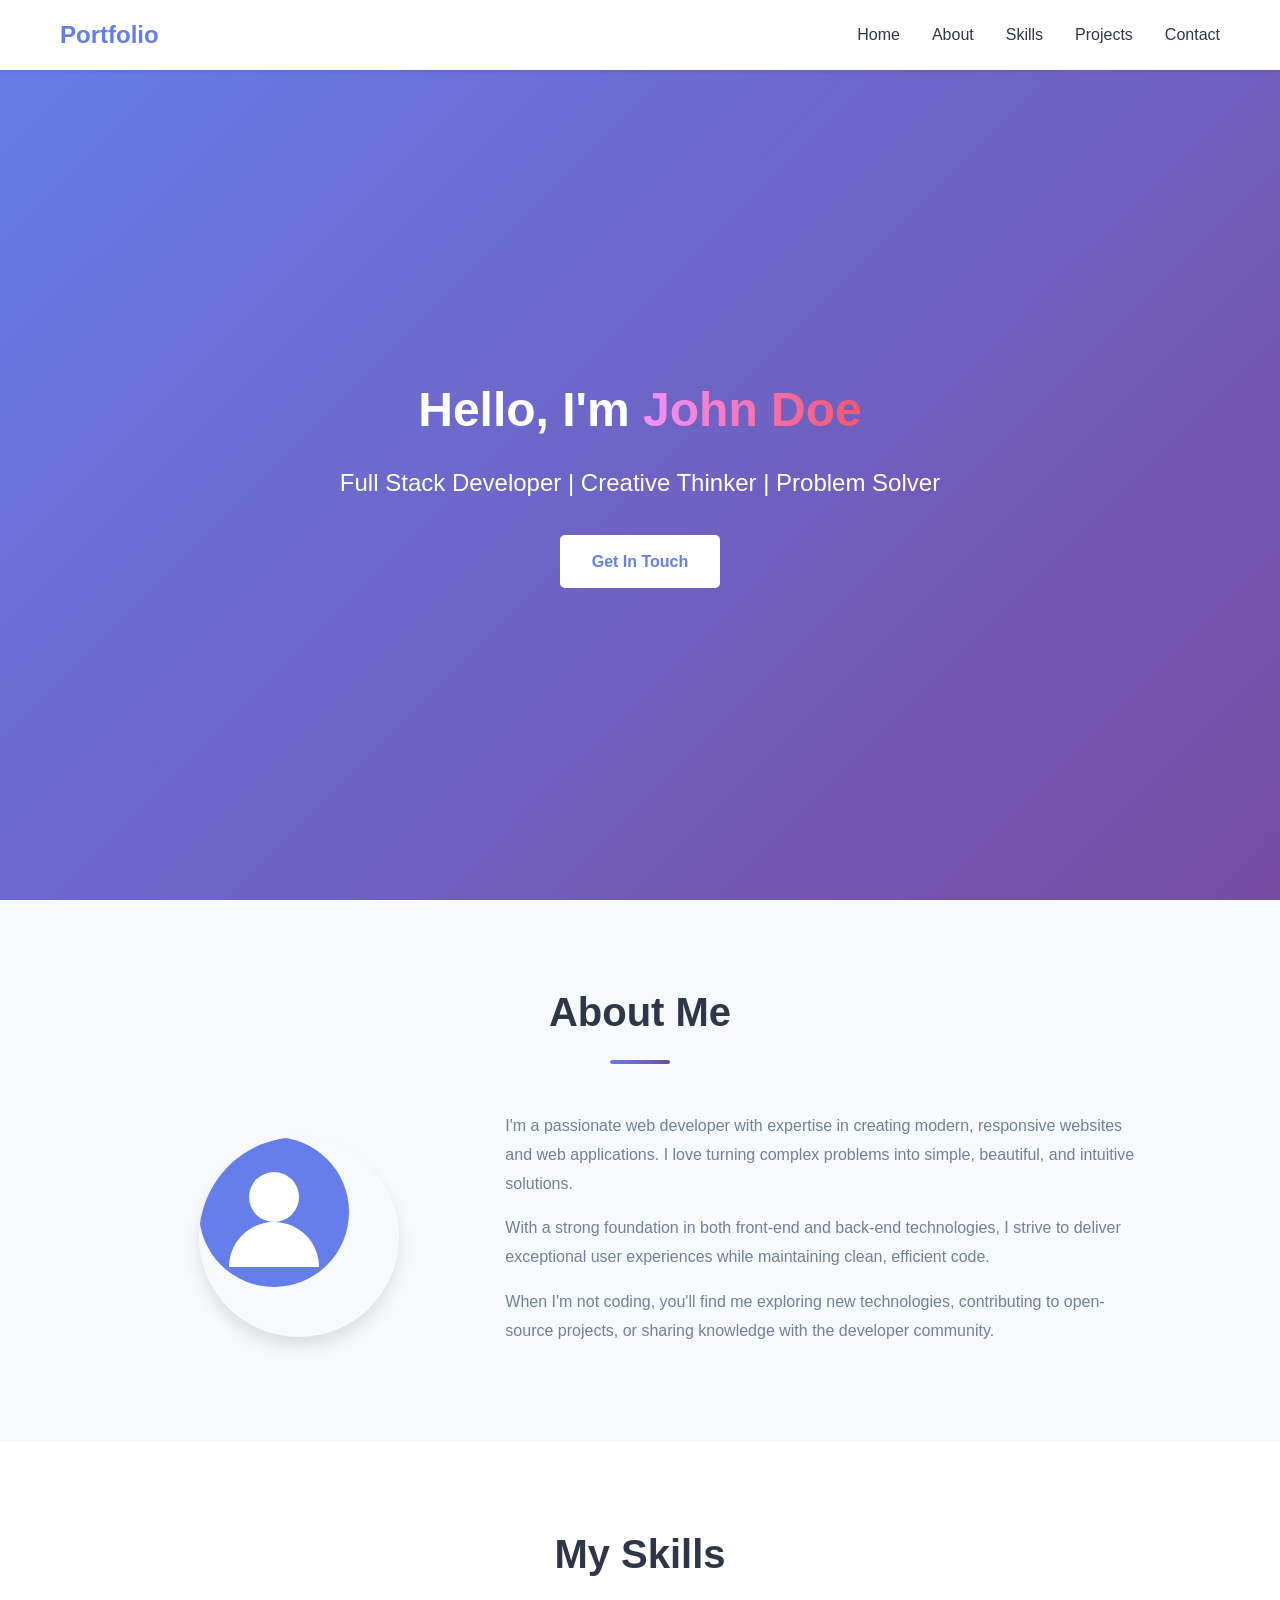
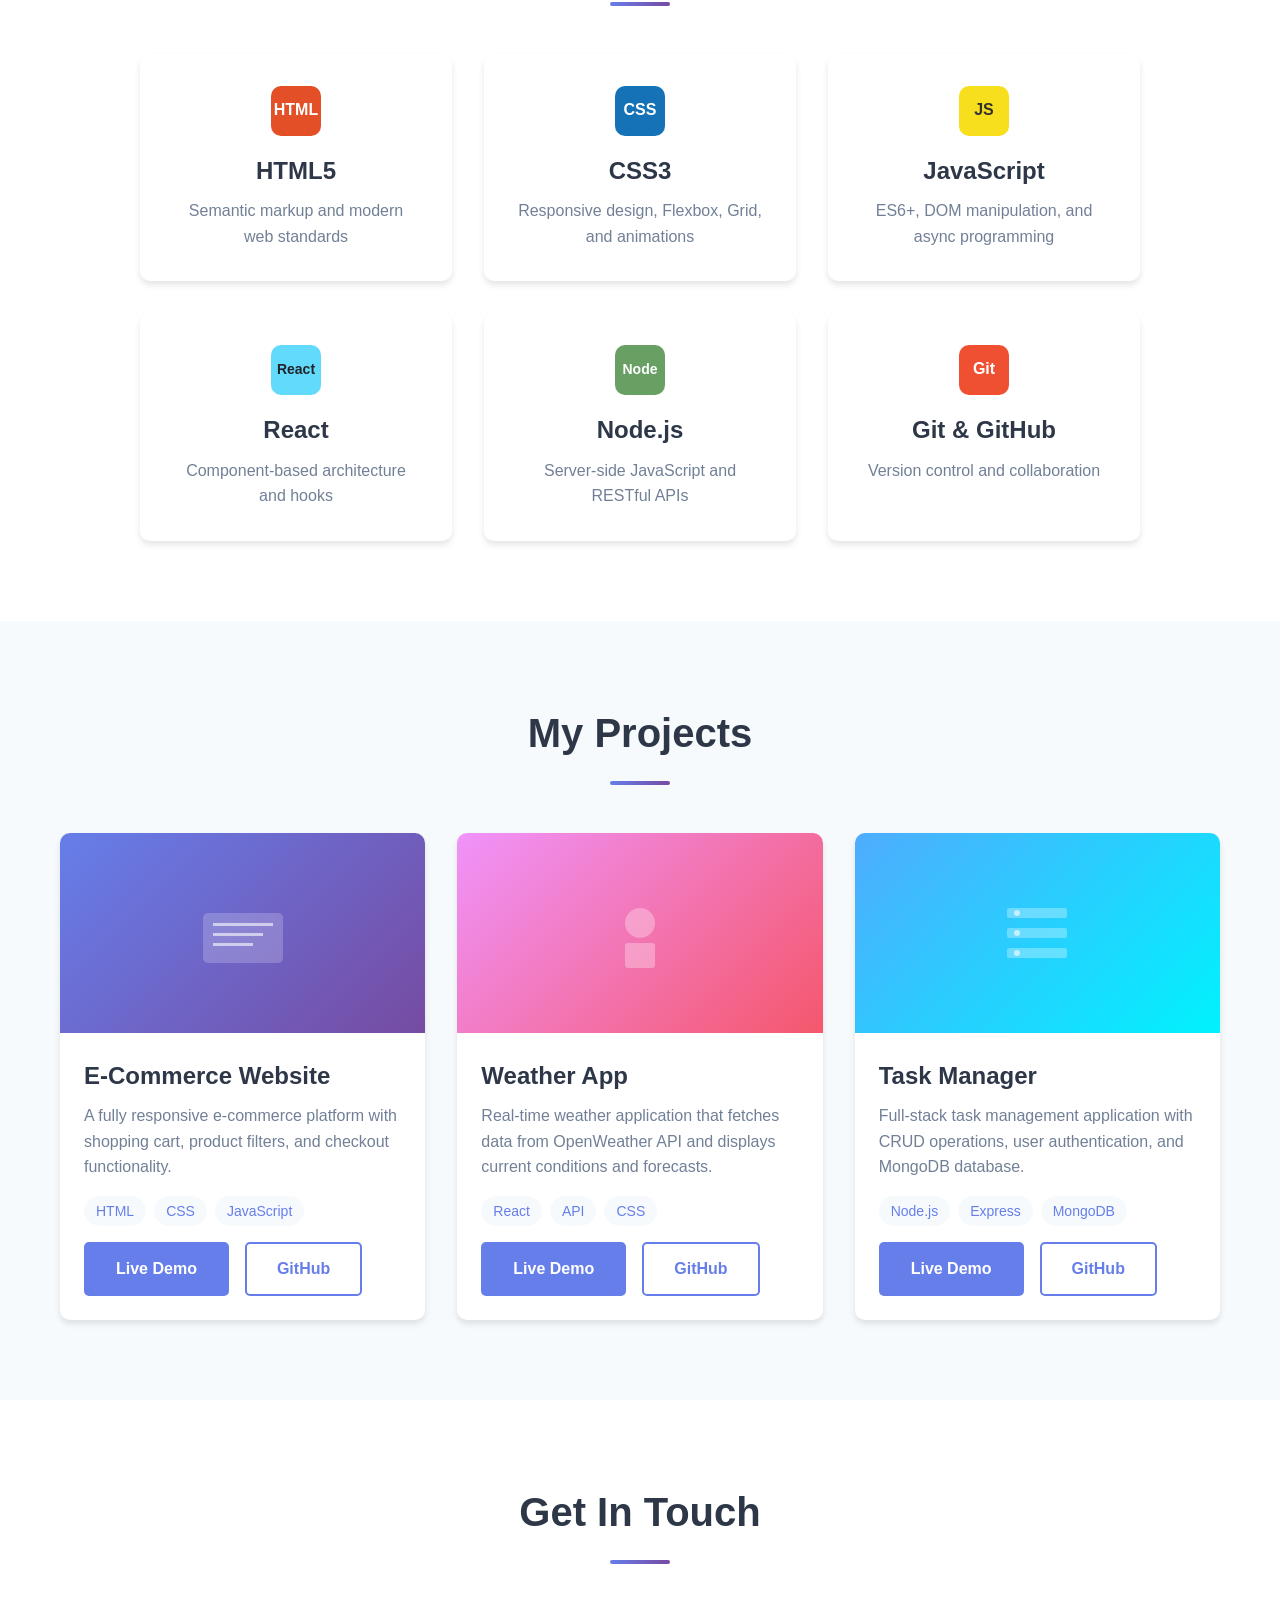
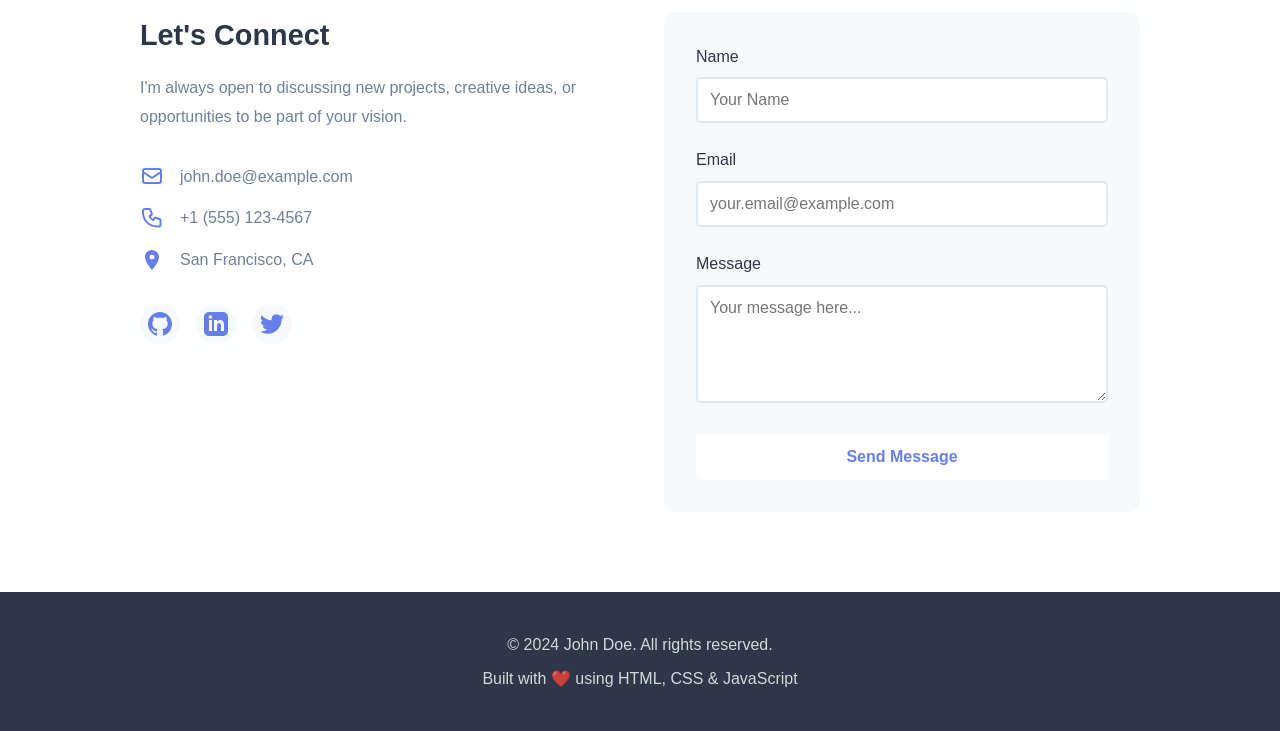
==== portfolio-website/index.html @ 2faa4161 "Add complete personal portfolio website with HTML, CSS, and JavaScript Co-authored-by: tise-genene <" ====
<!DOCTYPE html>
<html lang="en">
<head>
    <meta charset="UTF-8">
    <meta name="viewport" content="width=device-width, initial-scale=1.0">
    <meta name="description" content="Personal Portfolio Website - Showcasing my skills, projects, and experience">
    <title>My Portfolio</title>
    <link rel="stylesheet" href="styles.css">
</head>
<body>
    <!-- Header & Navigation -->
    <header>
        <nav class="navbar">
            <div class="nav-container">
                <a href="#home" class="logo">Portfolio</a>
                <button class="menu-toggle" id="menuToggle" aria-label="Toggle navigation menu">
                    <span></span>
                    <span></span>
                    <span></span>
                </button>
                <ul class="nav-menu" id="navMenu">
                    <li><a href="#home" class="nav-link">Home</a></li>
                    <li><a href="#about" class="nav-link">About</a></li>
                    <li><a href="#skills" class="nav-link">Skills</a></li>
                    <li><a href="#projects" class="nav-link">Projects</a></li>
                    <li><a href="#contact" class="nav-link">Contact</a></li>
                </ul>
            </div>
        </nav>
    </header>

    <!-- Home Section -->
    <section id="home" class="hero">
        <div class="hero-content">
            <h1 class="hero-title">Hello, I'm <span class="highlight">John Doe</span></h1>
            <p class="hero-subtitle">Full Stack Developer | Creative Thinker | Problem Solver</p>
            <a href="#contact" class="btn btn-primary">Get In Touch</a>
        </div>
    </section>

    <!-- About Section -->
    <section id="about" class="about">
        <div class="container">
            <h2 class="section-title">About Me</h2>
            <div class="about-content">
                <div class="about-image">
                    <div class="profile-placeholder">
                        <svg width="150" height="150" viewBox="0 0 150 150" fill="none" xmlns="http://www.w3.org/2000/svg">
                            <circle cx="75" cy="75" r="75" fill="#667eea"/>
                            <circle cx="75" cy="60" r="25" fill="white"/>
                            <path d="M30 130c0-24.853 20.147-45 45-45s45 20.147 45 45" fill="white"/>
                        </svg>
                    </div>
                </div>
                <div class="about-text">
                    <p>I'm a passionate web developer with expertise in creating modern, responsive websites and web applications. I love turning complex problems into simple, beautiful, and intuitive solutions.</p>
                    <p>With a strong foundation in both front-end and back-end technologies, I strive to deliver exceptional user experiences while maintaining clean, efficient code.</p>
                    <p>When I'm not coding, you'll find me exploring new technologies, contributing to open-source projects, or sharing knowledge with the developer community.</p>
                </div>
            </div>
        </div>
    </section>

    <!-- Skills Section -->
    <section id="skills" class="skills">
        <div class="container">
            <h2 class="section-title">My Skills</h2>
            <div class="skills-grid">
                <div class="skill-card">
                    <div class="skill-icon">
                        <svg width="50" height="50" viewBox="0 0 50 50" fill="none" xmlns="http://www.w3.org/2000/svg">
                            <rect width="50" height="50" rx="10" fill="#E34F26"/>
                            <text x="50%" y="50%" dominant-baseline="middle" text-anchor="middle" fill="white" font-size="16" font-weight="bold">HTML</text>
                        </svg>
                    </div>
                    <h3>HTML5</h3>
                    <p>Semantic markup and modern web standards</p>
                </div>
                <div class="skill-card">
                    <div class="skill-icon">
                        <svg width="50" height="50" viewBox="0 0 50 50" fill="none" xmlns="http://www.w3.org/2000/svg">
                            <rect width="50" height="50" rx="10" fill="#1572B6"/>
                            <text x="50%" y="50%" dominant-baseline="middle" text-anchor="middle" fill="white" font-size="16" font-weight="bold">CSS</text>
                        </svg>
                    </div>
                    <h3>CSS3</h3>
                    <p>Responsive design, Flexbox, Grid, and animations</p>
                </div>
                <div class="skill-card">
                    <div class="skill-icon">
                        <svg width="50" height="50" viewBox="0 0 50 50" fill="none" xmlns="http://www.w3.org/2000/svg">
                            <rect width="50" height="50" rx="10" fill="#F7DF1E"/>
                            <text x="50%" y="50%" dominant-baseline="middle" text-anchor="middle" fill="#323330" font-size="16" font-weight="bold">JS</text>
                        </svg>
                    </div>
                    <h3>JavaScript</h3>
                    <p>ES6+, DOM manipulation, and async programming</p>
                </div>
                <div class="skill-card">
                    <div class="skill-icon">
                        <svg width="50" height="50" viewBox="0 0 50 50" fill="none" xmlns="http://www.w3.org/2000/svg">
                            <rect width="50" height="50" rx="10" fill="#61DAFB"/>
                            <text x="50%" y="50%" dominant-baseline="middle" text-anchor="middle" fill="#20232a" font-size="14" font-weight="bold">React</text>
                        </svg>
                    </div>
                    <h3>React</h3>
                    <p>Component-based architecture and hooks</p>
                </div>
                <div class="skill-card">
                    <div class="skill-icon">
                        <svg width="50" height="50" viewBox="0 0 50 50" fill="none" xmlns="http://www.w3.org/2000/svg">
                            <rect width="50" height="50" rx="10" fill="#68A063"/>
                            <text x="50%" y="50%" dominant-baseline="middle" text-anchor="middle" fill="white" font-size="14" font-weight="bold">Node</text>
                        </svg>
                    </div>
                    <h3>Node.js</h3>
                    <p>Server-side JavaScript and RESTful APIs</p>
                </div>
                <div class="skill-card">
                    <div class="skill-icon">
                        <svg width="50" height="50" viewBox="0 0 50 50" fill="none" xmlns="http://www.w3.org/2000/svg">
                            <rect width="50" height="50" rx="10" fill="#F05032"/>
                            <text x="50%" y="50%" dominant-baseline="middle" text-anchor="middle" fill="white" font-size="16" font-weight="bold">Git</text>
                        </svg>
                    </div>
                    <h3>Git & GitHub</h3>
                    <p>Version control and collaboration</p>
                </div>
            </div>
        </div>
    </section>

    <!-- Projects Section -->
    <section id="projects" class="projects">
        <div class="container">
            <h2 class="section-title">My Projects</h2>
            <div class="projects-grid">
                <div class="project-card">
                    <div class="project-image">
                        <div class="project-placeholder" style="background: linear-gradient(135deg, #667eea 0%, #764ba2 100%);">
                            <svg width="100" height="100" viewBox="0 0 100 100" fill="none" xmlns="http://www.w3.org/2000/svg">
                                <rect x="10" y="30" width="80" height="50" rx="5" fill="white" opacity="0.2"/>
                                <rect x="20" y="40" width="60" height="3" fill="white" opacity="0.6"/>
                                <rect x="20" y="50" width="50" height="3" fill="white" opacity="0.6"/>
                                <rect x="20" y="60" width="40" height="3" fill="white" opacity="0.6"/>
                            </svg>
                        </div>
                    </div>
                    <div class="project-content">
                        <h3>E-Commerce Website</h3>
                        <p>A fully responsive e-commerce platform with shopping cart, product filters, and checkout functionality.</p>
                        <div class="project-tags">
                            <span class="tag">HTML</span>
                            <span class="tag">CSS</span>
                            <span class="tag">JavaScript</span>
                        </div>
                        <div class="project-links">
                            <a href="#" class="btn btn-secondary">Live Demo</a>
                            <a href="#" class="btn btn-outline">GitHub</a>
                        </div>
                    </div>
                </div>
                <div class="project-card">
                    <div class="project-image">
                        <div class="project-placeholder" style="background: linear-gradient(135deg, #f093fb 0%, #f5576c 100%);">
                            <svg width="100" height="100" viewBox="0 0 100 100" fill="none" xmlns="http://www.w3.org/2000/svg">
                                <circle cx="50" cy="40" r="15" fill="white" opacity="0.3"/>
                                <rect x="35" y="60" width="30" height="25" rx="3" fill="white" opacity="0.3"/>
                            </svg>
                        </div>
                    </div>
                    <div class="project-content">
                        <h3>Weather App</h3>
                        <p>Real-time weather application that fetches data from OpenWeather API and displays current conditions and forecasts.</p>
                        <div class="project-tags">
                            <span class="tag">React</span>
                            <span class="tag">API</span>
                            <span class="tag">CSS</span>
                        </div>
                        <div class="project-links">
                            <a href="#" class="btn btn-secondary">Live Demo</a>
                            <a href="#" class="btn btn-outline">GitHub</a>
                        </div>
                    </div>
                </div>
                <div class="project-card">
                    <div class="project-image">
                        <div class="project-placeholder" style="background: linear-gradient(135deg, #4facfe 0%, #00f2fe 100%);">
                            <svg width="100" height="100" viewBox="0 0 100 100" fill="none" xmlns="http://www.w3.org/2000/svg">
                                <rect x="20" y="25" width="60" height="10" rx="2" fill="white" opacity="0.3"/>
                                <rect x="20" y="45" width="60" height="10" rx="2" fill="white" opacity="0.3"/>
                                <rect x="20" y="65" width="60" height="10" rx="2" fill="white" opacity="0.3"/>
                                <circle cx="30" cy="30" r="3" fill="white" opacity="0.6"/>
                                <circle cx="30" cy="50" r="3" fill="white" opacity="0.6"/>
                                <circle cx="30" cy="70" r="3" fill="white" opacity="0.6"/>
                            </svg>
                        </div>
                    </div>
                    <div class="project-content">
                        <h3>Task Manager</h3>
                        <p>Full-stack task management application with CRUD operations, user authentication, and MongoDB database.</p>
                        <div class="project-tags">
                            <span class="tag">Node.js</span>
                            <span class="tag">Express</span>
                            <span class="tag">MongoDB</span>
                        </div>
                        <div class="project-links">
                            <a href="#" class="btn btn-secondary">Live Demo</a>
                            <a href="#" class="btn btn-outline">GitHub</a>
                        </div>
                    </div>
                </div>
            </div>
        </div>
    </section>

    <!-- Contact Section -->
    <section id="contact" class="contact">
        <div class="container">
            <h2 class="section-title">Get In Touch</h2>
            <div class="contact-content">
                <div class="contact-info">
                    <h3>Let's Connect</h3>
                    <p>I'm always open to discussing new projects, creative ideas, or opportunities to be part of your vision.</p>
                    <div class="contact-details">
                        <div class="contact-item">
                            <svg width="24" height="24" viewBox="0 0 24 24" fill="none" xmlns="http://www.w3.org/2000/svg">
                                <path d="M3 8L10.89 13.26C11.54 13.67 12.46 13.67 13.11 13.26L21 8M5 19H19C20.1 19 21 18.1 21 17V7C21 5.9 20.1 5 19 5H5C3.9 5 3 5.9 3 7V17C3 18.1 3.9 19 5 19Z" stroke="currentColor" stroke-width="2" stroke-linecap="round" stroke-linejoin="round"/>
                            </svg>
                            <span>john.doe@example.com</span>
                        </div>
                        <div class="contact-item">
                            <svg width="24" height="24" viewBox="0 0 24 24" fill="none" xmlns="http://www.w3.org/2000/svg">
                                <path d="M3 5C3 3.89543 3.89543 3 5 3H9.27924C9.70967 3 10.0957 3.27543 10.2478 3.68377L11.7498 7.68377C11.9292 8.15543 11.7522 8.68377 11.3302 8.94377L9.43024 10.144C10.2652 11.893 11.607 13.2348 13.356 14.0698L14.5562 12.1698C14.8162 11.7478 15.3446 11.5708 15.8162 11.7502L19.8162 13.2522C20.2246 13.4043 20.5 13.7903 20.5 14.2208V18.5C20.5 19.6046 19.6046 20.5 18.5 20.5H17C9.26801 20.5 3 14.232 3 6.5V5Z" stroke="currentColor" stroke-width="2" stroke-linecap="round" stroke-linejoin="round"/>
                            </svg>
                            <span>+1 (555) 123-4567</span>
                        </div>
                        <div class="contact-item">
                            <svg width="24" height="24" viewBox="0 0 24 24" fill="none" xmlns="http://www.w3.org/2000/svg">
                                <path d="M12 2C8.13 2 5 5.13 5 9C5 14.25 12 22 12 22C12 22 19 14.25 19 9C19 5.13 15.87 2 12 2ZM12 11.5C10.62 11.5 9.5 10.38 9.5 9C9.5 7.62 10.62 6.5 12 6.5C13.38 6.5 14.5 7.62 14.5 9C14.5 10.38 13.38 11.5 12 11.5Z" fill="currentColor"/>
                            </svg>
                            <span>San Francisco, CA</span>
                        </div>
                    </div>
                    <div class="social-links">
                        <a href="#" class="social-link" aria-label="GitHub">
                            <svg width="24" height="24" viewBox="0 0 24 24" fill="currentColor" xmlns="http://www.w3.org/2000/svg">
                                <path d="M12 0C5.37 0 0 5.37 0 12C0 17.31 3.435 21.795 8.205 23.385C8.805 23.49 9.03 23.13 9.03 22.815C9.03 22.53 9.015 21.585 9.015 20.58C6 21.135 5.22 19.845 4.98 19.17C4.845 18.825 4.26 17.76 3.75 17.475C3.33 17.25 2.73 16.695 3.735 16.68C4.68 16.665 5.355 17.55 5.58 17.91C6.66 19.725 8.385 19.215 9.075 18.9C9.18 18.12 9.495 17.595 9.84 17.295C7.17 16.995 4.38 15.96 4.38 11.37C4.38 10.065 4.845 8.985 5.61 8.145C5.49 7.845 5.07 6.615 5.73 4.965C5.73 4.965 6.735 4.65 9.03 6.195C9.99 5.925 11.01 5.79 12.03 5.79C13.05 5.79 14.07 5.925 15.03 6.195C17.325 4.635 18.33 4.965 18.33 4.965C18.99 6.615 18.57 7.845 18.45 8.145C19.215 8.985 19.68 10.05 19.68 11.37C19.68 15.975 16.875 16.995 14.205 17.295C14.64 17.67 15.015 18.39 15.015 19.515C15.015 21.12 15 22.41 15 22.815C15 23.13 15.225 23.505 15.825 23.385C18.2072 22.5807 20.2772 21.0497 21.7437 19.0074C23.2101 16.965 23.9993 14.5143 24 12C24 5.37 18.63 0 12 0Z"/>
                            </svg>
                        </a>
                        <a href="#" class="social-link" aria-label="LinkedIn">
                            <svg width="24" height="24" viewBox="0 0 24 24" fill="currentColor" xmlns="http://www.w3.org/2000/svg">
                                <path d="M19 0H5C2.239 0 0 2.239 0 5V19C0 21.761 2.239 24 5 24H19C21.762 24 24 21.761 24 19V5C24 2.239 21.762 0 19 0ZM8 19H5V8H8V19ZM6.5 6.732C5.534 6.732 4.75 5.942 4.75 4.968C4.75 3.994 5.534 3.204 6.5 3.204C7.466 3.204 8.25 3.994 8.25 4.968C8.25 5.942 7.467 6.732 6.5 6.732ZM20 19H17V13.396C17 10.028 13 10.283 13 13.396V19H10V8H13V9.765C14.396 7.179 20 6.988 20 12.241V19Z"/>
                            </svg>
                        </a>
                        <a href="#" class="social-link" aria-label="Twitter">
                            <svg width="24" height="24" viewBox="0 0 24 24" fill="currentColor" xmlns="http://www.w3.org/2000/svg">
                                <path d="M23.953 4.57a10 10 0 01-2.825.775 4.958 4.958 0 002.163-2.723c-.951.555-2.005.959-3.127 1.184a4.92 4.92 0 00-8.384 4.482C7.69 8.095 4.067 6.13 1.64 3.162a4.822 4.822 0 00-.666 2.475c0 1.71.87 3.213 2.188 4.096a4.904 4.904 0 01-2.228-.616v.06a4.923 4.923 0 003.946 4.827 4.996 4.996 0 01-2.212.085 4.936 4.936 0 004.604 3.417 9.867 9.867 0 01-6.102 2.105c-.39 0-.779-.023-1.17-.067a13.995 13.995 0 007.557 2.209c9.053 0 13.998-7.496 13.998-13.985 0-.21 0-.42-.015-.63A9.935 9.935 0 0024 4.59z"/>
                            </svg>
                        </a>
                    </div>
                </div>
                <form class="contact-form" id="contactForm">
                    <div class="form-group">
                        <label for="name">Name</label>
                        <input type="text" id="name" name="name" required placeholder="Your Name">
                    </div>
                    <div class="form-group">
                        <label for="email">Email</label>
                        <input type="email" id="email" name="email" required placeholder="your.email@example.com">
                    </div>
                    <div class="form-group">
                        <label for="message">Message</label>
                        <textarea id="message" name="message" rows="5" required placeholder="Your message here..."></textarea>
                    </div>
                    <button type="submit" class="btn btn-primary">Send Message</button>
                </form>
            </div>
        </div>
    </section>

    <!-- Footer -->
    <footer class="footer">
        <div class="container">
            <p>&copy; 2024 John Doe. All rights reserved.</p>
            <p>Built with ❤️ using HTML, CSS & JavaScript</p>
        </div>
    </footer>

    <script src="script.js"></script>
</body>
</html>
---- portfolio-website/styles.css ----
/* Reset and Base Styles */
* {
    margin: 0;
    padding: 0;
    box-sizing: border-box;
}

:root {
    --primary-color: #667eea;
    --secondary-color: #764ba2;
    --accent-color: #f093fb;
    --text-dark: #2d3748;
    --text-light: #718096;
    --bg-light: #f7fafc;
    --bg-white: #ffffff;
    --border-color: #e2e8f0;
    --shadow-sm: 0 1px 3px rgba(0, 0, 0, 0.12);
    --shadow-md: 0 4px 6px rgba(0, 0, 0, 0.1);
    --shadow-lg: 0 10px 15px rgba(0, 0, 0, 0.1);
    --transition: all 0.3s ease;
}

html {
    scroll-behavior: smooth;
}

body {
    font-family: -apple-system, BlinkMacSystemFont, 'Segoe UI', Roboto, 'Helvetica Neue', Arial, sans-serif;
    line-height: 1.6;
    color: var(--text-dark);
    background-color: var(--bg-white);
}

/* Container */
.container {
    max-width: 1200px;
    margin: 0 auto;
    padding: 0 20px;
}

/* Header and Navigation */
header {
    position: fixed;
    top: 0;
    left: 0;
    right: 0;
    background-color: var(--bg-white);
    box-shadow: var(--shadow-sm);
    z-index: 1000;
}

.navbar {
    padding: 1rem 0;
}

.nav-container {
    max-width: 1200px;
    margin: 0 auto;
    padding: 0 20px;
    display: flex;
    justify-content: space-between;
    align-items: center;
}

.logo {
    font-size: 1.5rem;
    font-weight: 700;
    color: var(--primary-color);
    text-decoration: none;
    transition: var(--transition);
}

.logo:hover {
    color: var(--secondary-color);
}

.nav-menu {
    display: flex;
    list-style: none;
    gap: 2rem;
}

.nav-link {
    color: var(--text-dark);
    text-decoration: none;
    font-weight: 500;
    transition: var(--transition);
    position: relative;
}

.nav-link::after {
    content: '';
    position: absolute;
    bottom: -5px;
    left: 0;
    width: 0;
    height: 2px;
    background: linear-gradient(90deg, var(--primary-color), var(--secondary-color));
    transition: var(--transition);
}

.nav-link:hover {
    color: var(--primary-color);
}

.nav-link:hover::after {
    width: 100%;
}

.menu-toggle {
    display: none;
    flex-direction: column;
    background: none;
    border: none;
    cursor: pointer;
    gap: 4px;
}

.menu-toggle span {
    width: 25px;
    height: 3px;
    background-color: var(--text-dark);
    transition: var(--transition);
}

/* Hero Section */
.hero {
    min-height: 100vh;
    display: flex;
    align-items: center;
    justify-content: center;
    background: linear-gradient(135deg, var(--primary-color) 0%, var(--secondary-color) 100%);
    color: white;
    text-align: center;
    padding: 80px 20px 20px;
}

.hero-content {
    max-width: 800px;
}

.hero-title {
    font-size: 3rem;
    margin-bottom: 1rem;
    animation: fadeInUp 1s ease;
}

.highlight {
    background: linear-gradient(90deg, var(--accent-color), #f5576c);
    -webkit-background-clip: text;
    -webkit-text-fill-color: transparent;
    background-clip: text;
}

.hero-subtitle {
    font-size: 1.5rem;
    margin-bottom: 2rem;
    opacity: 0.9;
    animation: fadeInUp 1s ease 0.2s both;
}

/* Buttons */
.btn {
    display: inline-block;
    padding: 12px 30px;
    text-decoration: none;
    border-radius: 5px;
    transition: var(--transition);
    font-weight: 600;
    border: 2px solid transparent;
    cursor: pointer;
    font-size: 1rem;
}

.btn-primary {
    background-color: white;
    color: var(--primary-color);
    animation: fadeInUp 1s ease 0.4s both;
}

.btn-primary:hover {
    transform: translateY(-3px);
    box-shadow: var(--shadow-lg);
}

.btn-secondary {
    background-color: var(--primary-color);
    color: white;
}

.btn-secondary:hover {
    background-color: var(--secondary-color);
    transform: translateY(-2px);
}

.btn-outline {
    border: 2px solid var(--primary-color);
    color: var(--primary-color);
    background-color: transparent;
}

.btn-outline:hover {
    background-color: var(--primary-color);
    color: white;
}

/* Section Styles */
section {
    padding: 80px 20px;
}

.section-title {
    font-size: 2.5rem;
    text-align: center;
    margin-bottom: 3rem;
    color: var(--text-dark);
    position: relative;
}

.section-title::after {
    content: '';
    display: block;
    width: 60px;
    height: 4px;
    background: linear-gradient(90deg, var(--primary-color), var(--secondary-color));
    margin: 1rem auto 0;
    border-radius: 2px;
}

/* About Section */
.about {
    background-color: var(--bg-light);
}

.about-content {
    display: grid;
    grid-template-columns: 1fr 2fr;
    gap: 3rem;
    align-items: center;
    max-width: 1000px;
    margin: 0 auto;
}

.about-image {
    display: flex;
    justify-content: center;
}

.profile-placeholder {
    width: 200px;
    height: 200px;
    border-radius: 50%;
    overflow: hidden;
    box-shadow: var(--shadow-lg);
}

.about-text p {
    margin-bottom: 1rem;
    color: var(--text-light);
    line-height: 1.8;
}

/* Skills Section */
.skills-grid {
    display: grid;
    grid-template-columns: repeat(auto-fit, minmax(250px, 1fr));
    gap: 2rem;
    max-width: 1000px;
    margin: 0 auto;
}

.skill-card {
    background-color: var(--bg-white);
    padding: 2rem;
    border-radius: 10px;
    text-align: center;
    box-shadow: var(--shadow-md);
    transition: var(--transition);
}

.skill-card:hover {
    transform: translateY(-10px);
    box-shadow: var(--shadow-lg);
}

.skill-icon {
    margin-bottom: 1rem;
    display: flex;
    justify-content: center;
}

.skill-card h3 {
    font-size: 1.5rem;
    margin-bottom: 0.5rem;
    color: var(--text-dark);
}

.skill-card p {
    color: var(--text-light);
}

/* Projects Section */
.projects {
    background-color: var(--bg-light);
}

.projects-grid {
    display: grid;
    grid-template-columns: repeat(auto-fit, minmax(300px, 1fr));
    gap: 2rem;
    max-width: 1200px;
    margin: 0 auto;
}

.project-card {
    background-color: var(--bg-white);
    border-radius: 10px;
    overflow: hidden;
    box-shadow: var(--shadow-md);
    transition: var(--transition);
}

.project-card:hover {
    transform: translateY(-10px);
    box-shadow: var(--shadow-lg);
}

.project-image {
    height: 200px;
    overflow: hidden;
}

.project-placeholder {
    width: 100%;
    height: 100%;
    display: flex;
    align-items: center;
    justify-content: center;
}

.project-content {
    padding: 1.5rem;
}

.project-content h3 {
    font-size: 1.5rem;
    margin-bottom: 0.5rem;
    color: var(--text-dark);
}

.project-content p {
    color: var(--text-light);
    margin-bottom: 1rem;
    line-height: 1.6;
}

.project-tags {
    display: flex;
    flex-wrap: wrap;
    gap: 0.5rem;
    margin-bottom: 1rem;
}

.tag {
    background-color: var(--bg-light);
    color: var(--primary-color);
    padding: 0.25rem 0.75rem;
    border-radius: 20px;
    font-size: 0.875rem;
    font-weight: 500;
}

.project-links {
    display: flex;
    gap: 1rem;
}

/* Contact Section */
.contact-content {
    display: grid;
    grid-template-columns: 1fr 1fr;
    gap: 3rem;
    max-width: 1000px;
    margin: 0 auto;
}

.contact-info h3 {
    font-size: 1.8rem;
    margin-bottom: 1rem;
    color: var(--text-dark);
}

.contact-info p {
    color: var(--text-light);
    margin-bottom: 2rem;
    line-height: 1.8;
}

.contact-details {
    margin-bottom: 2rem;
}

.contact-item {
    display: flex;
    align-items: center;
    gap: 1rem;
    margin-bottom: 1rem;
    color: var(--text-light);
}

.contact-item svg {
    color: var(--primary-color);
    flex-shrink: 0;
}

.social-links {
    display: flex;
    gap: 1rem;
}

.social-link {
    width: 40px;
    height: 40px;
    border-radius: 50%;
    background-color: var(--bg-light);
    display: flex;
    align-items: center;
    justify-content: center;
    color: var(--primary-color);
    transition: var(--transition);
}

.social-link:hover {
    background-color: var(--primary-color);
    color: white;
    transform: translateY(-3px);
}

/* Contact Form */
.contact-form {
    background-color: var(--bg-light);
    padding: 2rem;
    border-radius: 10px;
}

.form-group {
    margin-bottom: 1.5rem;
}

.form-group label {
    display: block;
    margin-bottom: 0.5rem;
    color: var(--text-dark);
    font-weight: 500;
}

.form-group input,
.form-group textarea {
    width: 100%;
    padding: 0.75rem;
    border: 2px solid var(--border-color);
    border-radius: 5px;
    font-family: inherit;
    font-size: 1rem;
    transition: var(--transition);
}

.form-group input:focus,
.form-group textarea:focus {
    outline: none;
    border-color: var(--primary-color);
}

.contact-form button {
    width: 100%;
}

/* Footer */
.footer {
    background-color: var(--text-dark);
    color: white;
    text-align: center;
    padding: 2rem 20px;
}

.footer p {
    margin: 0.5rem 0;
    opacity: 0.8;
}

/* Animations */
@keyframes fadeInUp {
    from {
        opacity: 0;
        transform: translateY(30px);
    }
    to {
        opacity: 1;
        transform: translateY(0);
    }
}

/* Responsive Design */
@media (max-width: 768px) {
    .menu-toggle {
        display: flex;
    }

    .nav-menu {
        position: fixed;
        top: 70px;
        right: -100%;
        width: 70%;
        max-width: 300px;
        height: calc(100vh - 70px);
        background-color: var(--bg-white);
        flex-direction: column;
        padding: 2rem;
        box-shadow: var(--shadow-lg);
        transition: var(--transition);
        gap: 0;
    }

    .nav-menu.active {
        right: 0;
    }

    .nav-menu li {
        margin-bottom: 1.5rem;
    }

    .menu-toggle.active span:nth-child(1) {
        transform: rotate(45deg) translate(5px, 5px);
    }

    .menu-toggle.active span:nth-child(2) {
        opacity: 0;
    }

    .menu-toggle.active span:nth-child(3) {
        transform: rotate(-45deg) translate(7px, -7px);
    }

    .hero-title {
        font-size: 2rem;
    }

    .hero-subtitle {
        font-size: 1.2rem;
    }

    .section-title {
        font-size: 2rem;
    }

    .about-content {
        grid-template-columns: 1fr;
        text-align: center;
    }

    .contact-content {
        grid-template-columns: 1fr;
    }

    .projects-grid {
        grid-template-columns: 1fr;
    }

    .skills-grid {
        grid-template-columns: 1fr;
    }
}

@media (max-width: 480px) {
    .hero-title {
        font-size: 1.5rem;
    }

    .hero-subtitle {
        font-size: 1rem;
    }

    .section-title {
        font-size: 1.75rem;
    }

    .btn {
        padding: 10px 20px;
        font-size: 0.9rem;
    }

    .project-links {
        flex-direction: column;
    }
}

/* Tablet Styles */
@media (min-width: 769px) and (max-width: 1024px) {
    .skills-grid {
        grid-template-columns: repeat(2, 1fr);
    }

    .projects-grid {
        grid-template-columns: repeat(2, 1fr);
    }
}
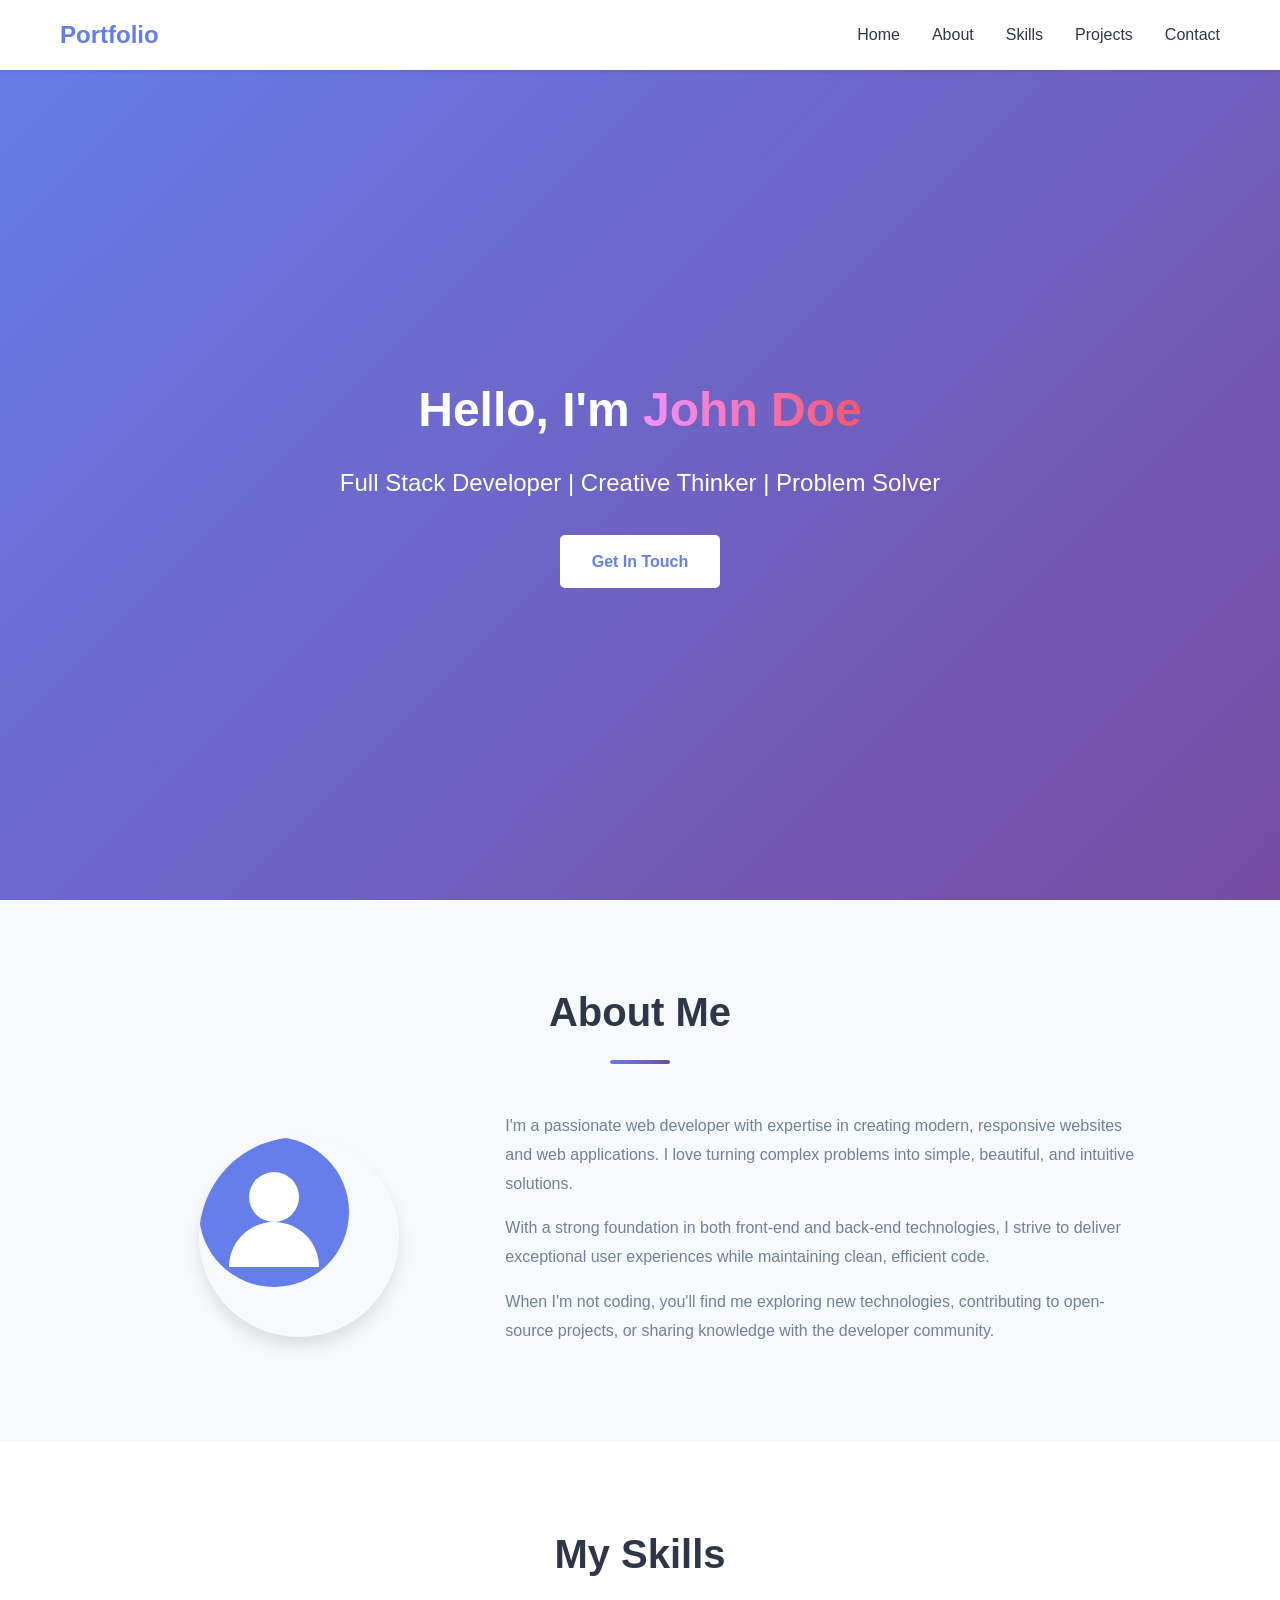
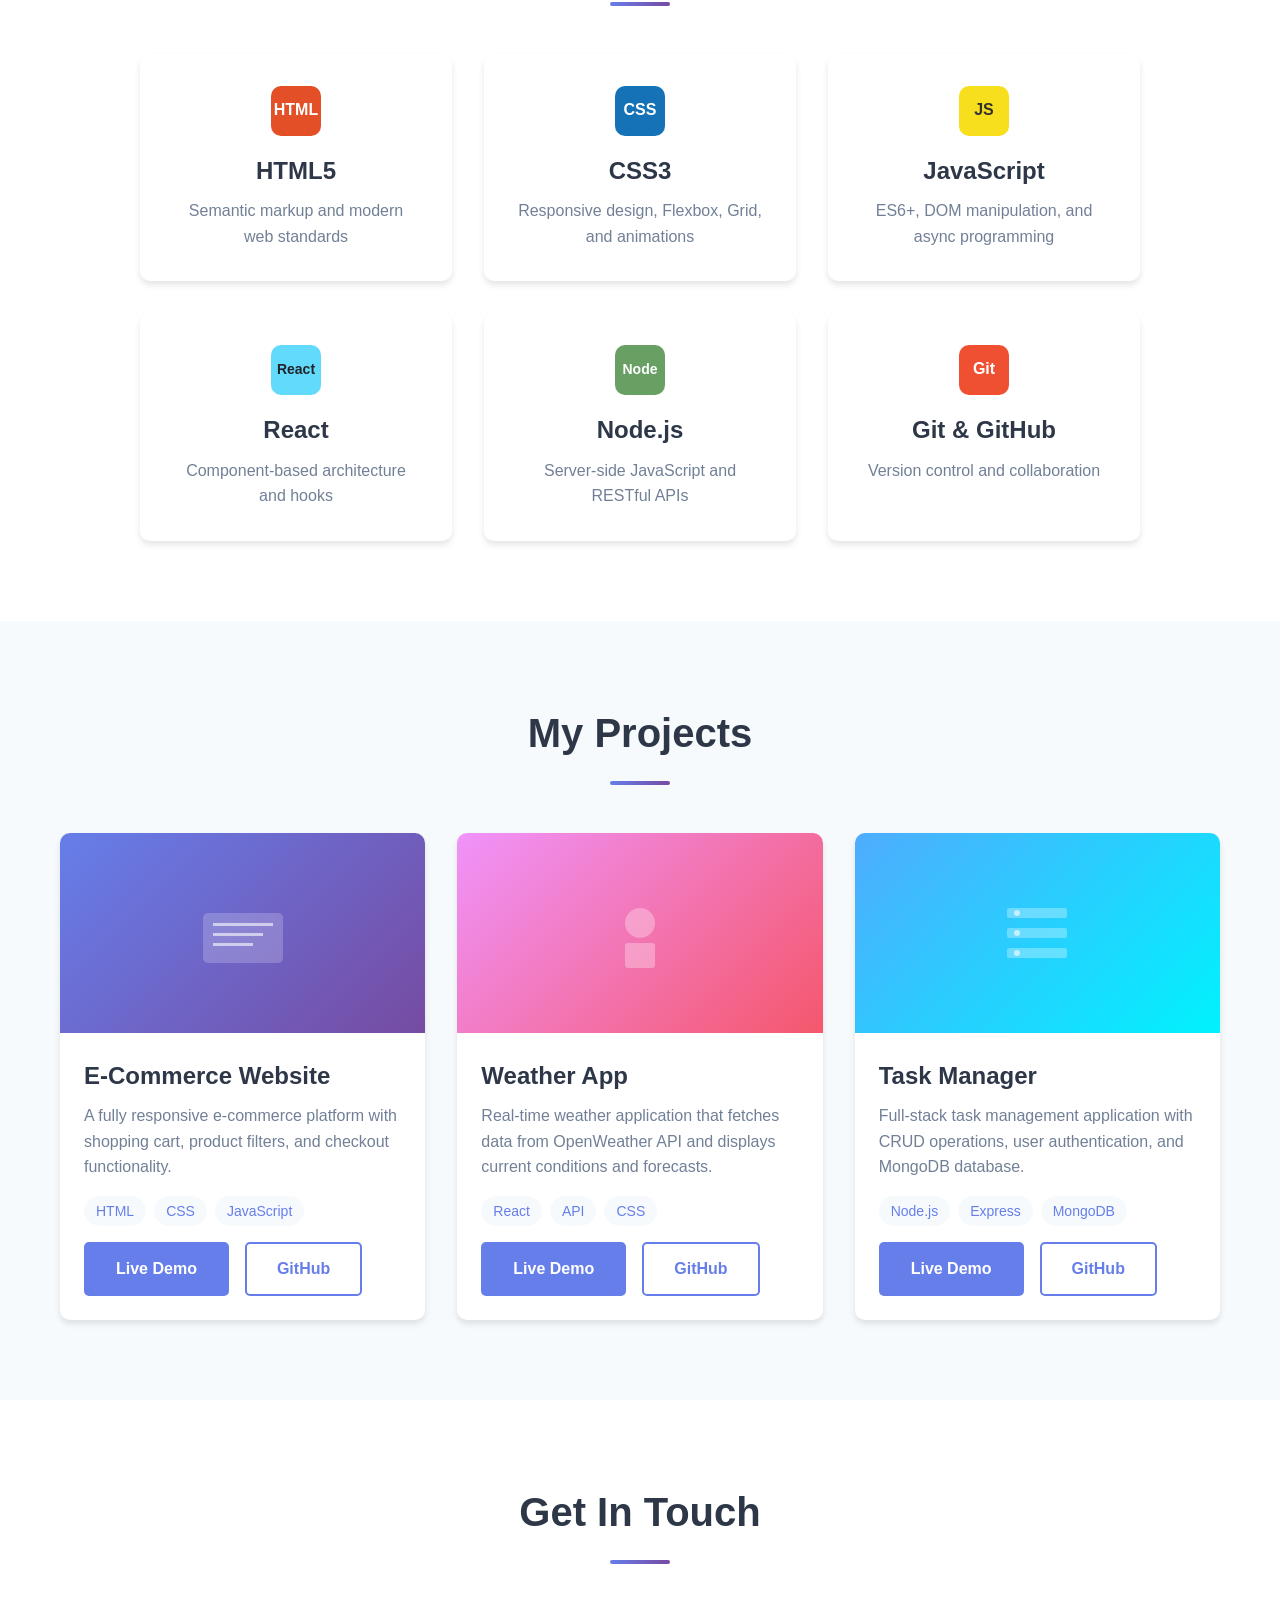
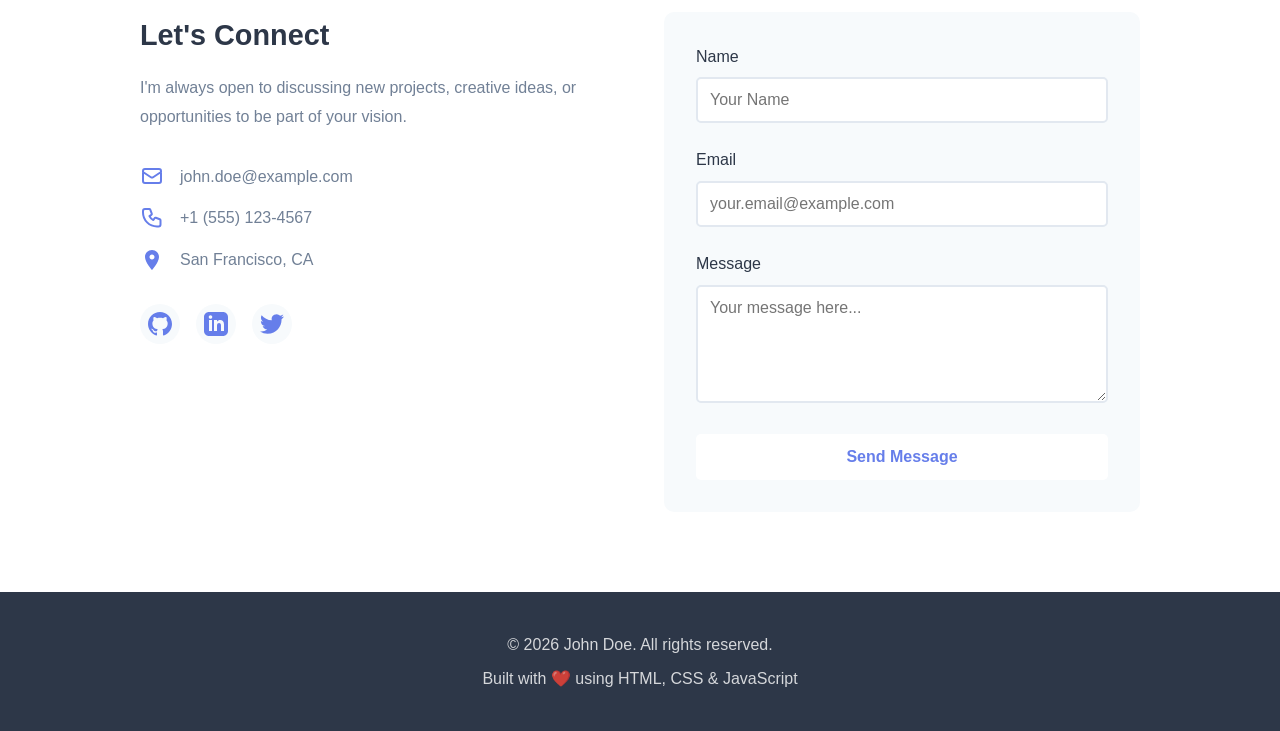
==== commit c95e4597: "Update portfolio-website/index.html Co-authored-by: Copilot <175728472+Copilot@users.noreply.github." ====
--- a/portfolio-website/index.html
+++ b/portfolio-website/index.html
@@ -282,11 +282,14 @@
     <!-- Footer -->
     <footer class="footer">
         <div class="container">
-            <p>&copy; 2024 John Doe. All rights reserved.</p>
+            <p>&copy; <span id="copyright-year"></span> John Doe. All rights reserved.</p>
             <p>Built with ❤️ using HTML, CSS & JavaScript</p>
         </div>
     </footer>
 
     <script src="script.js"></script>
+    <script>
+        document.getElementById('copyright-year').textContent = new Date().getFullYear();
+    </script>
 </body>
 </html>
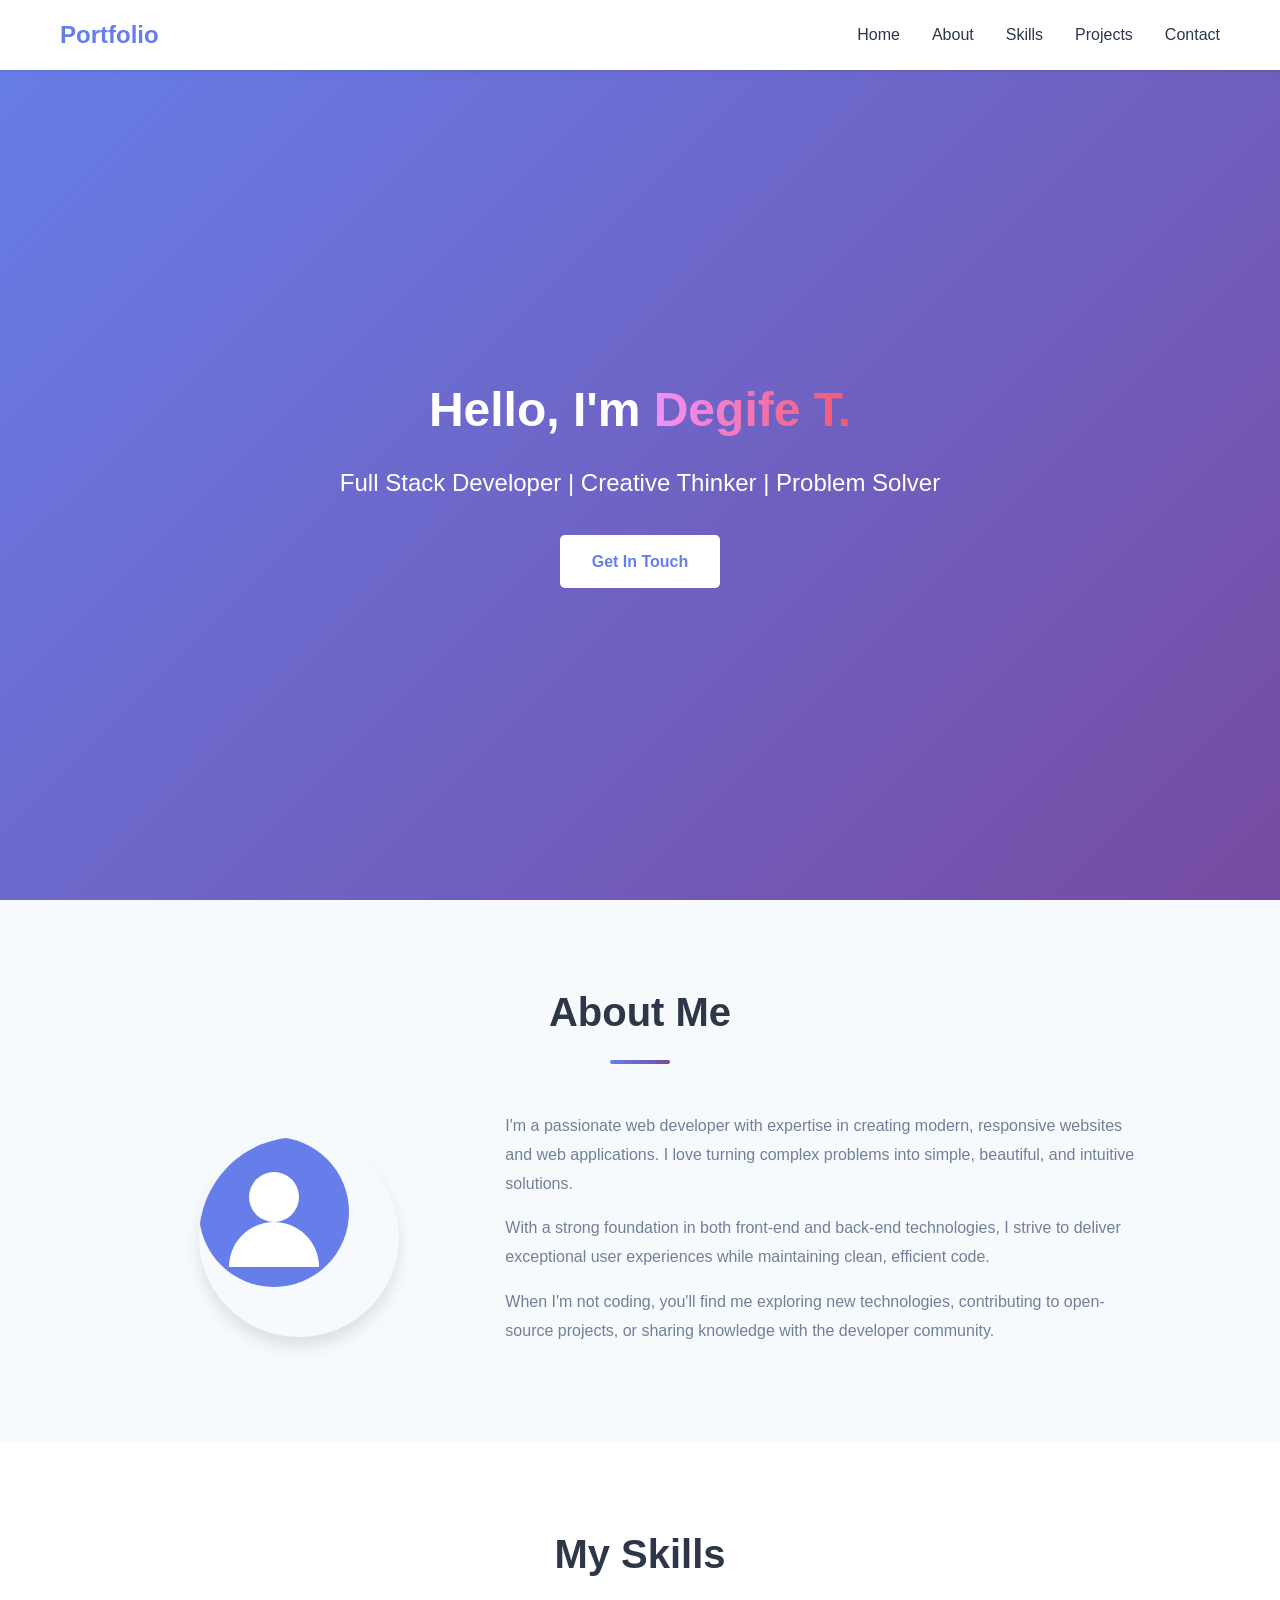
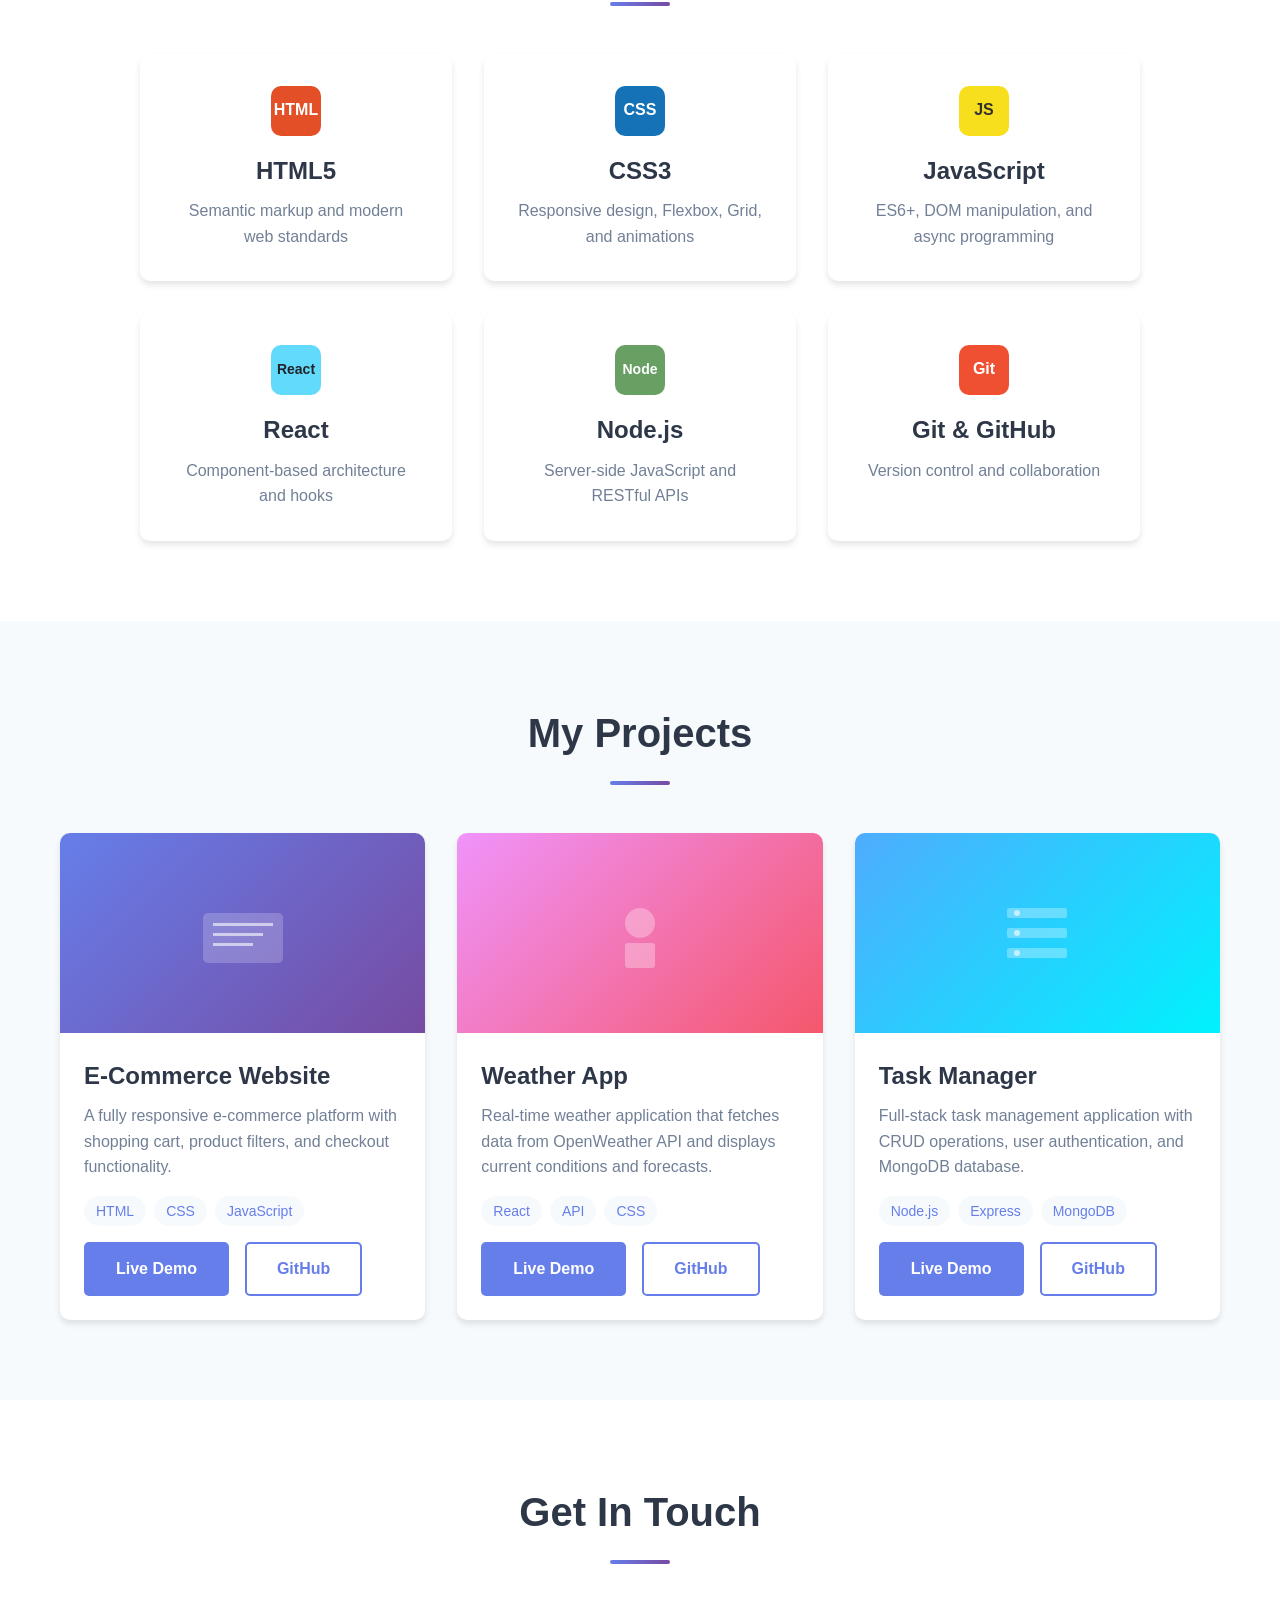
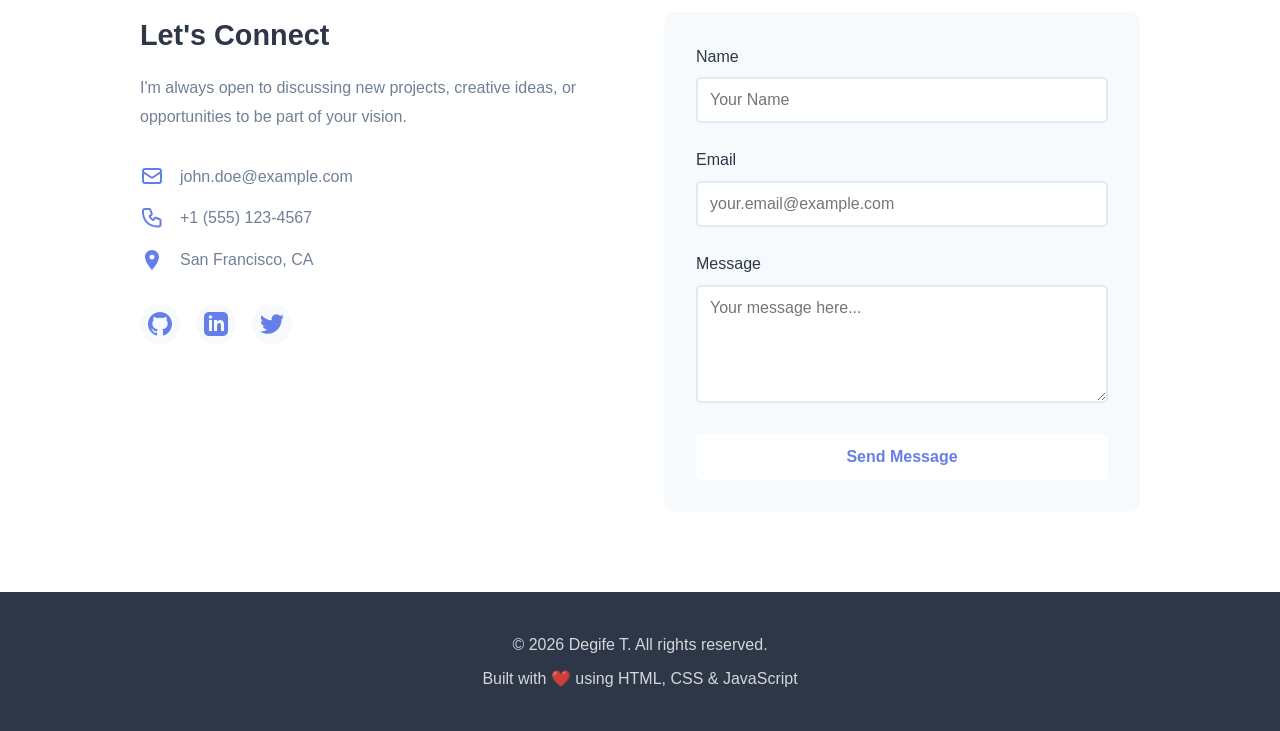
==== commit 979c908c: "Apply all code review feedback: throttle scroll, sanitize input, update name Co-authored-by: tise-ge" ====
--- a/portfolio-website/index.html
+++ b/portfolio-website/index.html
@@ -32,7 +32,7 @@
     <!-- Home Section -->
     <section id="home" class="hero">
         <div class="hero-content">
-            <h1 class="hero-title">Hello, I'm <span class="highlight">John Doe</span></h1>
+            <h1 class="hero-title">Hello, I'm <span class="highlight">Degife T.</span></h1>
             <p class="hero-subtitle">Full Stack Developer | Creative Thinker | Problem Solver</p>
             <a href="#contact" class="btn btn-primary">Get In Touch</a>
         </div>
@@ -282,7 +282,7 @@
     <!-- Footer -->
     <footer class="footer">
         <div class="container">
-            <p>&copy; <span id="copyright-year"></span> John Doe. All rights reserved.</p>
+            <p>&copy; <span id="copyright-year"></span> Degife T. All rights reserved.</p>
             <p>Built with ❤️ using HTML, CSS & JavaScript</p>
         </div>
     </footer>
--- a/portfolio-website/styles.css
+++ b/portfolio-website/styles.css
@@ -146,9 +146,12 @@
 }
 
 .highlight {
+    color: var(--accent-color); /* Fallback for unsupported browsers */
     background: linear-gradient(90deg, var(--accent-color), #f5576c);
     -webkit-background-clip: text;
     -webkit-text-fill-color: transparent;
+    -moz-background-clip: text;
+    -o-background-clip: text;
     background-clip: text;
 }
 
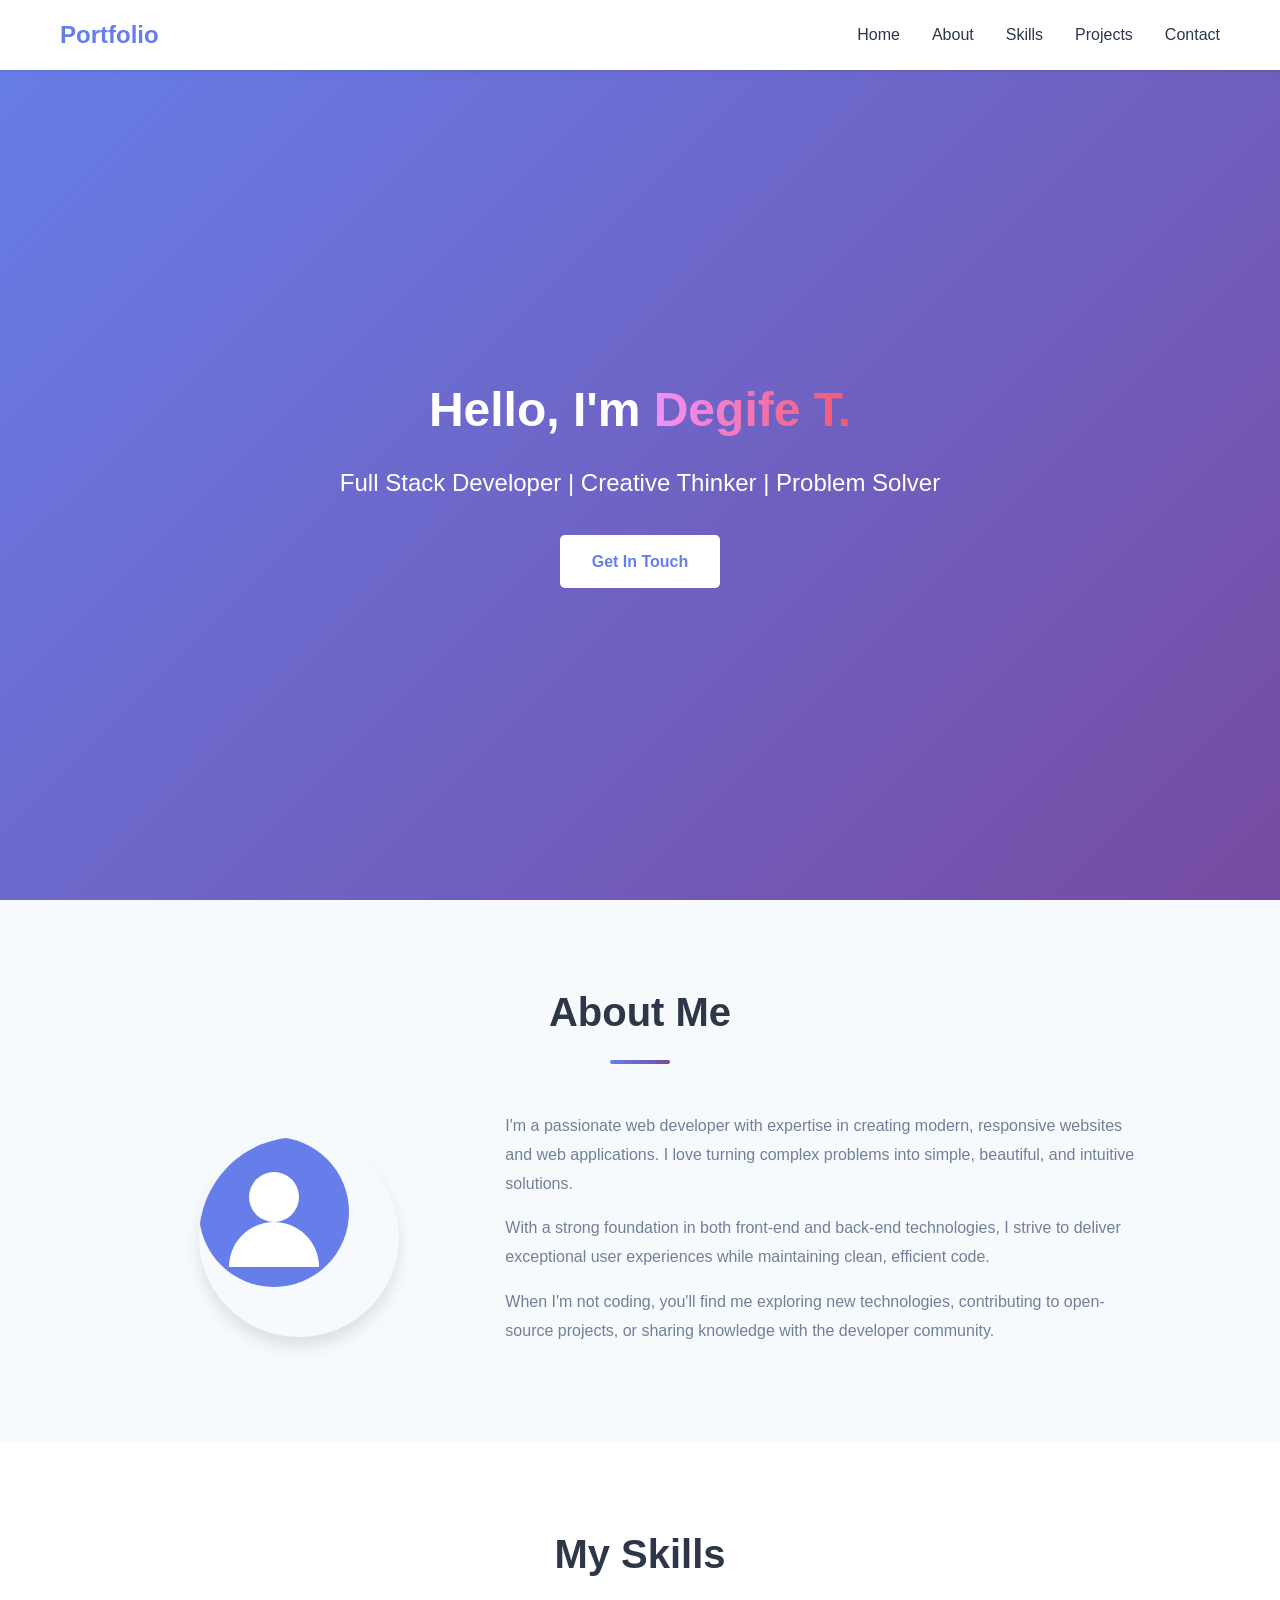
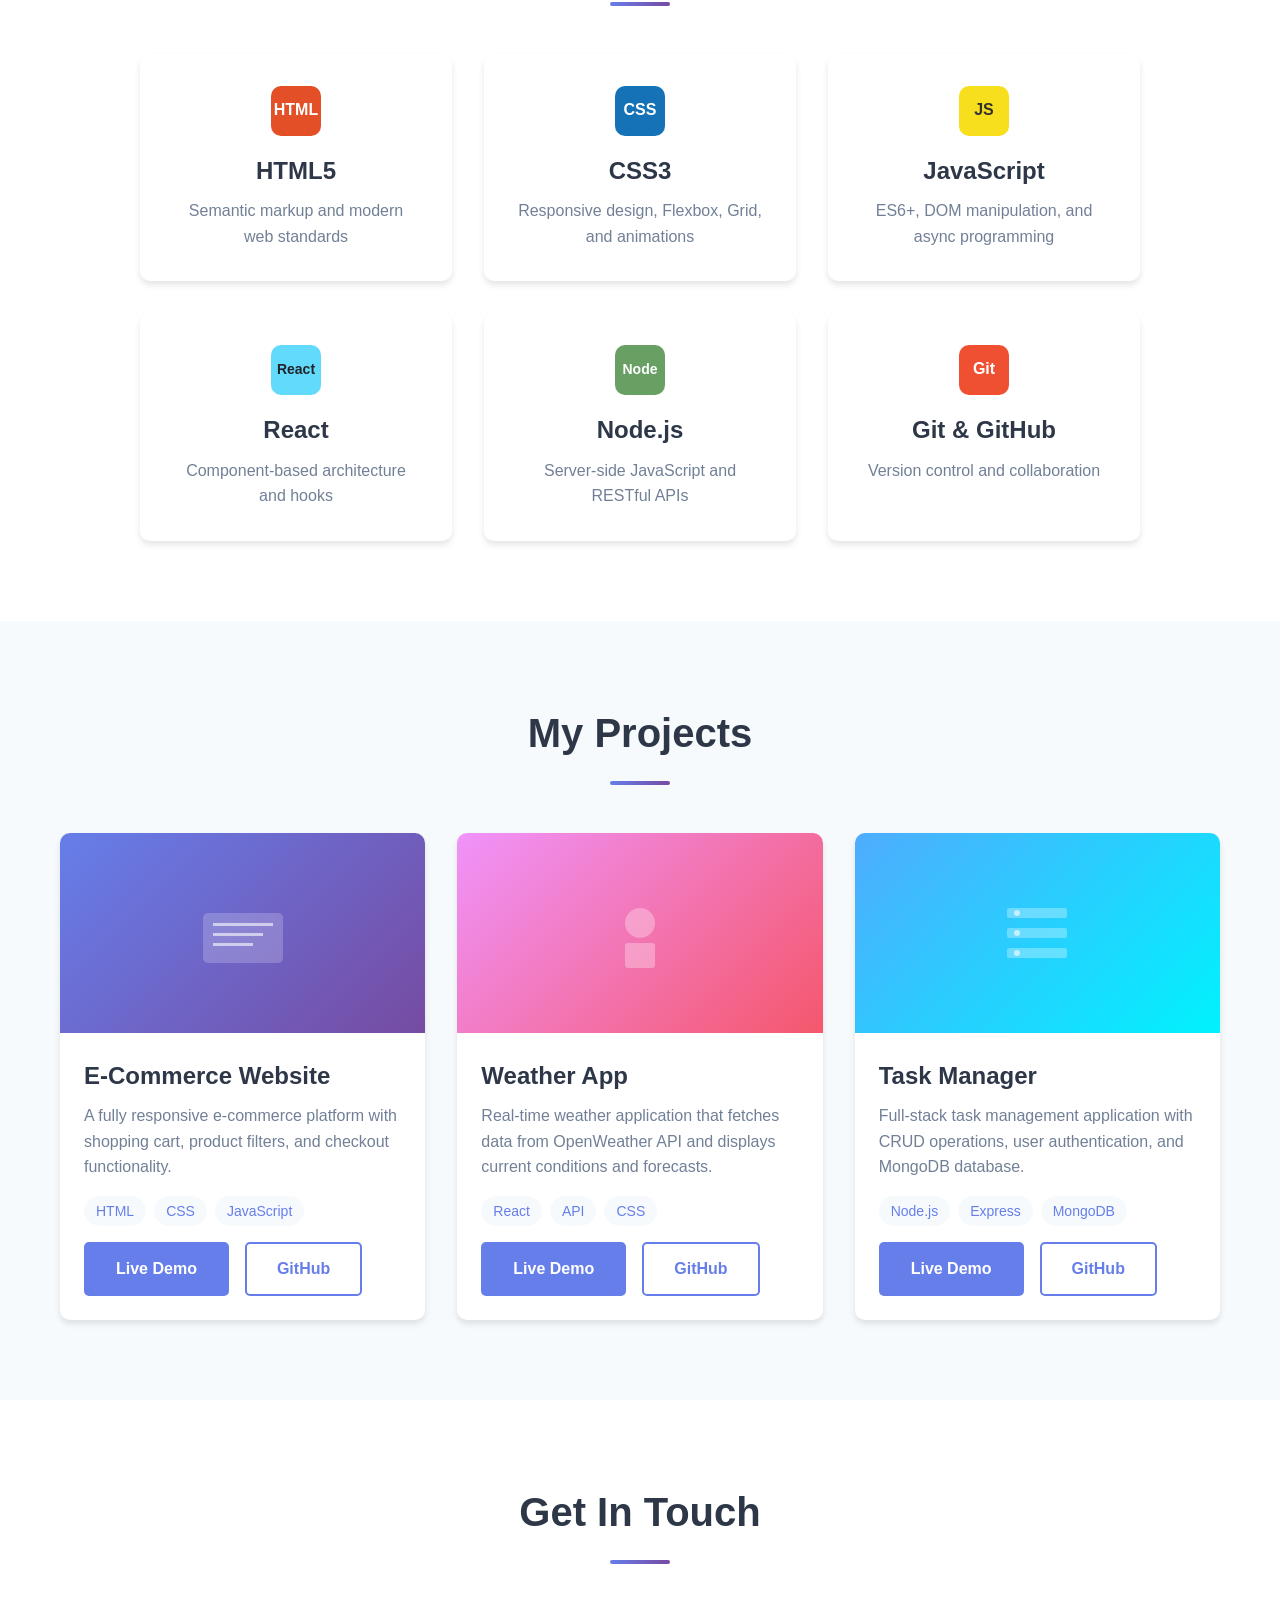
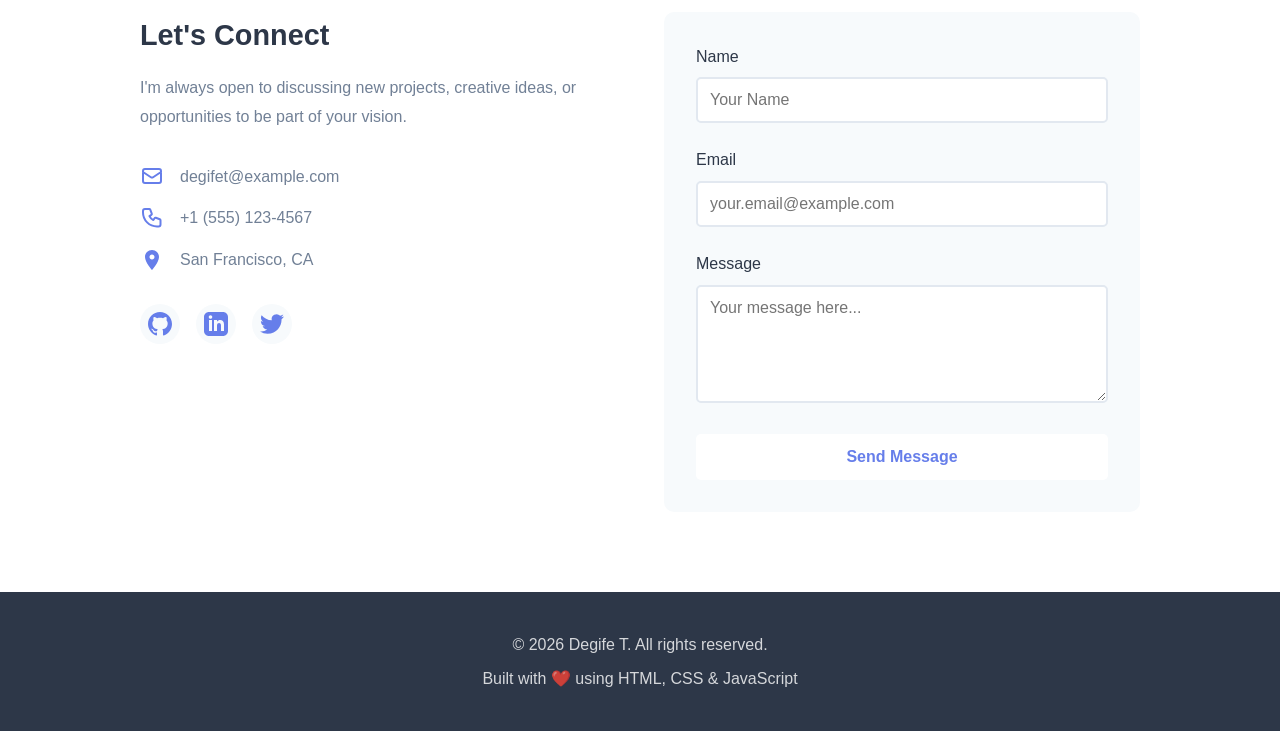
==== commit 170b9ed4: "Update portfolio-website/index.html Co-authored-by: Copilot <175728472+Copilot@users.noreply.github." ====
--- a/portfolio-website/index.html
+++ b/portfolio-website/index.html
@@ -227,7 +227,7 @@
                             <svg width="24" height="24" viewBox="0 0 24 24" fill="none" xmlns="http://www.w3.org/2000/svg">
                                 <path d="M3 8L10.89 13.26C11.54 13.67 12.46 13.67 13.11 13.26L21 8M5 19H19C20.1 19 21 18.1 21 17V7C21 5.9 20.1 5 19 5H5C3.9 5 3 5.9 3 7V17C3 18.1 3.9 19 5 19Z" stroke="currentColor" stroke-width="2" stroke-linecap="round" stroke-linejoin="round"/>
                             </svg>
-                            <span>john.doe@example.com</span>
+                            <span>degifet@example.com</span>
                         </div>
                         <div class="contact-item">
                             <svg width="24" height="24" viewBox="0 0 24 24" fill="none" xmlns="http://www.w3.org/2000/svg">
